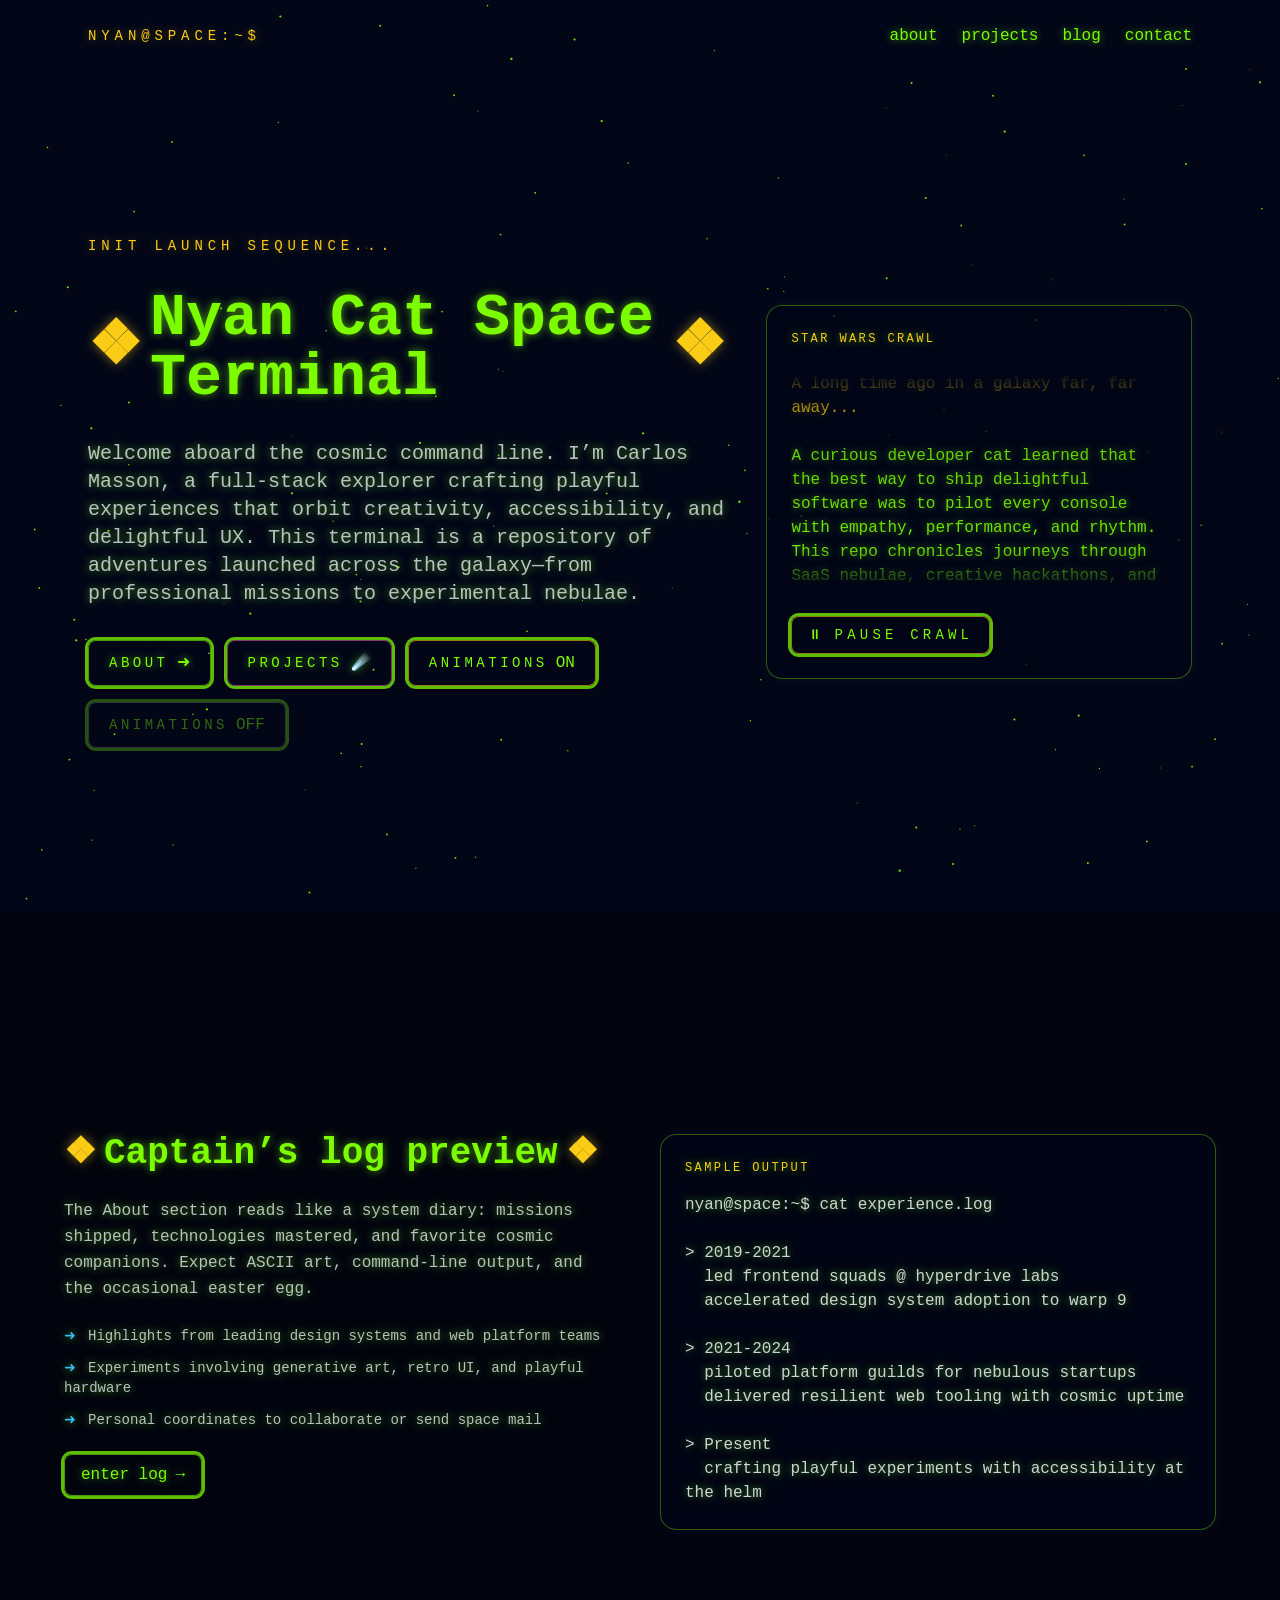
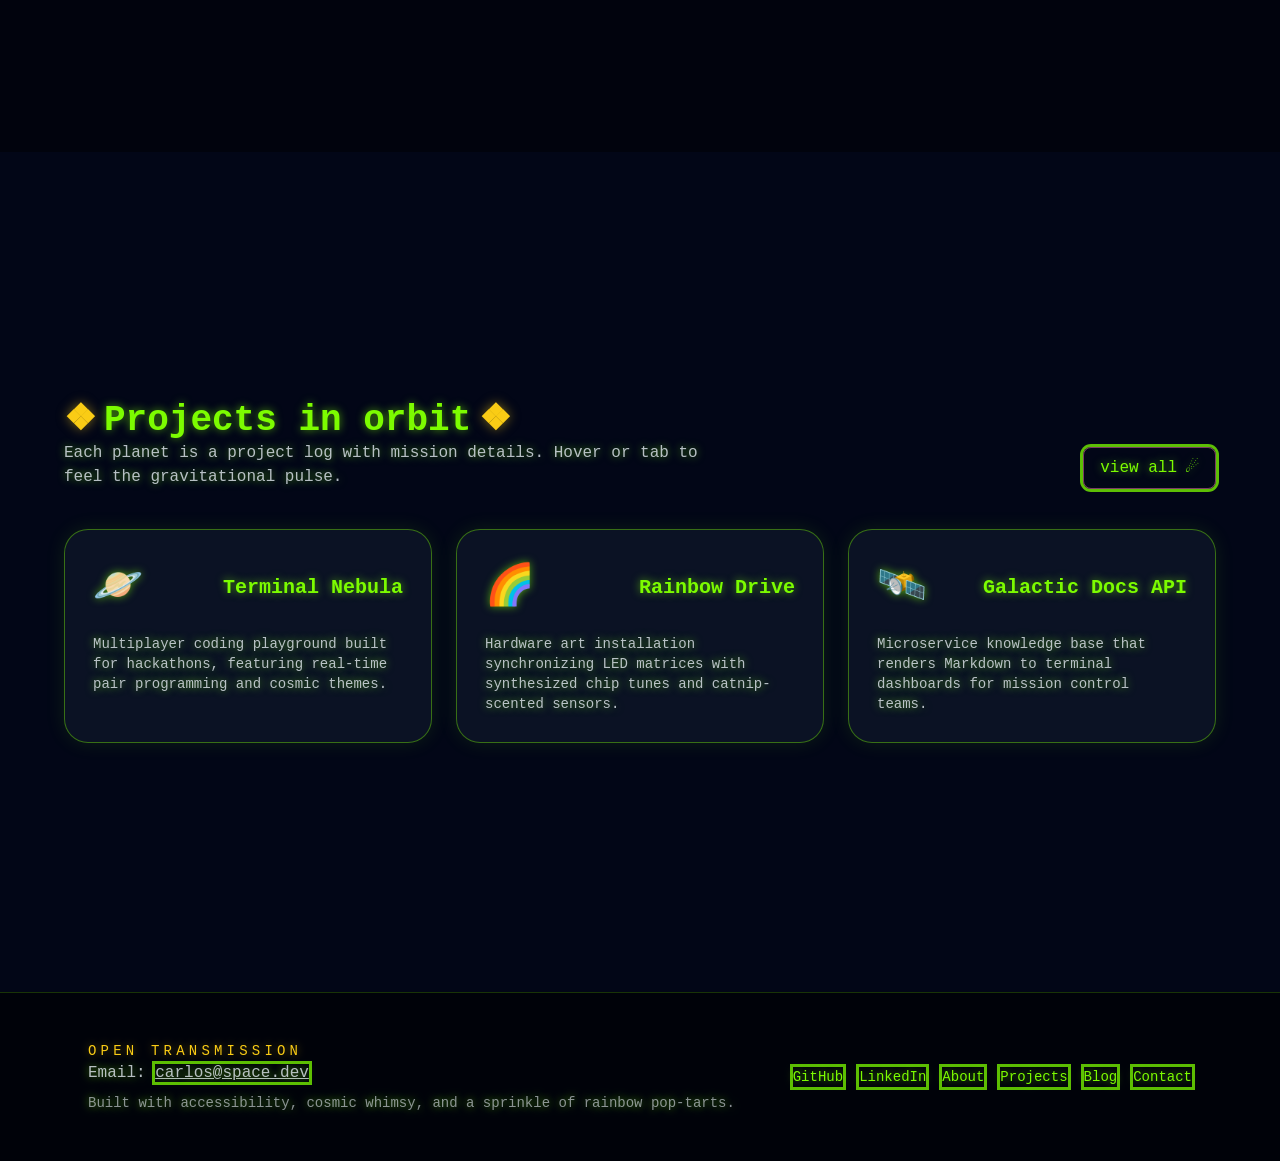
==== index.html @ b6d12fe7 "feat: add contact console and blog scaffold" ====
<!DOCTYPE html>
<html lang="en" class="bg-terminal">
  <head>
    <meta charset="utf-8" />
    <meta name="viewport" content="width=device-width, initial-scale=1" />
    <title>Nyan Cat Space — Cosmic Terminal Portfolio</title>
    <meta
      name="description"
      content="Explore Nyan Cat Space, a terminal-inspired portfolio floating through the cosmos with starfields, Nyan Cat fly-bys, and projects orbiting in neon glow."
    />
    <link rel="preload" href="assets/nyan/nyan-cat.gif" as="image" />
    <link rel="stylesheet" href="styles/tailwind-base.css" />
    <link rel="stylesheet" href="styles/tailwind.css" />
  </head>
  <body class="bg-space text-neon-green font-terminal min-h-screen overflow-x-hidden antialiased scroll-snap">
    <a class="skip-link" href="#main-content">Skip to cosmic content</a>

    <canvas class="starfield-canvas" data-starfield aria-hidden="true"></canvas>
    <div
      class="nyan-container"
      data-nyan
      role="img"
      aria-label="Nyan Cat streaks across the galaxy trailing pixelated rainbows."
    >
      <img src="assets/nyan/nyan-cat.gif" alt="" />
    </div>

    <header class="relative z-10">
      <nav class="max-w-6xl mx-auto px-6 py-6 flex items-center justify-between">
        <p class="text-sm uppercase tracking-[0.35em] text-neon-amber">nyan@space:~$</p>
        <ul class="flex items-center gap-6 text-sm md:text-base">
          <li>
            <a class="hover:text-amber transition" href="about.html" aria-label="Jump to the About log">about</a>
          </li>
          <li>
            <a class="hover:text-amber transition" href="projects.html" aria-label="Warp to the Projects sector"
              >projects</a
            >
          </li>
          <li>
            <a class="hover:text-amber transition" href="blog.html" aria-label="View the cosmic blog feed">blog</a>
          </li>
          <li>
            <a class="hover:text-magenta transition" href="contact.html" aria-label="Open contact transmission"
              >contact</a
            >
          </li>
        </ul>
      </nav>
    </header>

    <main id="main-content" class="relative z-10">
      <section
        aria-labelledby="hero-title"
        class="scroll-section px-6 py-16 md:py-24 lg:py-32 max-w-6xl mx-auto"
      >
        <div class="grid lg:grid-cols-[1.2fr,0.8fr] gap-10 items-center">
          <div class="space-y-8">
            <p class="text-sm uppercase tracking-[0.35em] text-neon-amber">init launch sequence...</p>
            <h1 id="hero-title" class="text-4xl md:text-6xl font-semibold leading-tight headline-glow">
              Nyan Cat Space Terminal
            </h1>
            <p class="text-lg md:text-xl text-slate-200/80 max-w-2xl">
              Welcome aboard the cosmic command line. I&rsquo;m Carlos Masson, a full-stack explorer crafting playful
              experiences that orbit creativity, accessibility, and delightful UX. This terminal is a repository of
              adventures launched across the galaxy&mdash;from professional missions to experimental nebulae.
            </p>
            <div class="flex flex-wrap gap-4">
              <a
                class="inline-flex items-center gap-2 border border-neon/60 px-5 py-2.5 rounded-lg hover:bg-neon/10 transition focus-visible"
                href="about.html"
              >
                <span class="text-sm font-medium uppercase tracking-[0.25em]">about</span>
                <span aria-hidden="true">➜</span>
              </a>
              <a
                class="inline-flex items-center gap-2 border border-magenta/50 px-5 py-2.5 rounded-lg hover:bg-magenta/10 transition focus-visible"
                href="projects.html"
              >
                <span class="text-sm font-medium uppercase tracking-[0.25em]">projects</span>
                <span aria-hidden="true">☄️</span>
              </a>
              <button
                type="button"
                class="inline-flex items-center gap-2 border border-amber/60 px-5 py-2.5 rounded-lg hover:bg-amber/10 transition focus-visible opacity-40"
                data-motion-toggle="animated"
                aria-pressed="true"
              >
                <span class="text-sm font-medium uppercase tracking-[0.25em]">animations</span>
                <span aria-hidden="true">ON</span>
              </button>
              <button
                type="button"
                class="inline-flex items-center gap-2 border border-slate-200/50 px-5 py-2.5 rounded-lg hover:bg-slate-200/10 transition focus-visible"
                data-motion-toggle="reduced"
                aria-pressed="false"
              >
                <span class="text-sm font-medium uppercase tracking-[0.25em]">animations</span>
                <span aria-hidden="true">OFF</span>
              </button>
            </div>
          </div>
          <aside class="console-block space-y-6" data-crawl>
            <header>star wars crawl</header>
            <div class="crawl-text" aria-live="polite">
              <div class="crawl-inner space-y-6" data-crawl-inner>
                <p class="text-neon-amber">A long time ago in a galaxy far, far away...</p>
                <p>
                  A curious developer cat learned that the best way to ship delightful software was to pilot every
                  console with empathy, performance, and rhythm. This repo chronicles journeys through SaaS nebulae,
                  creative hackathons, and cosmic art experiments.
                </p>
                <p class="text-neon-magenta">
                  Scroll to explore planets containing professional missions, tinkering labs, and collaborations orbiting
                  the stars.
                </p>
              </div>
            </div>
            <button
              type="button"
              data-crawl-toggle
              class="inline-flex items-center gap-2 border border-amber/60 px-4 py-2 rounded-lg hover:bg-amber/10 transition text-sm uppercase tracking-[0.3em] focus-visible"
              aria-pressed="true"
            >
              <span aria-hidden="true">⏸</span>
              pause crawl
            </button>
          </aside>
        </div>
      </section>

      <section class="scroll-section px-6 py-20 md:py-28 bg-black/40">
        <div class="max-w-6xl mx-auto grid lg:grid-cols-2 gap-10 items-start">
          <div class="space-y-6">
            <h2 class="text-3xl md:text-4xl font-semibold headline-glow">Captain&rsquo;s log preview</h2>
            <p class="text-slate-200/80 leading-relaxed">
              The About section reads like a system diary: missions shipped, technologies mastered, and favorite cosmic
              companions. Expect ASCII art, command-line output, and the occasional easter egg.
            </p>
            <ul class="space-y-3 text-sm text-slate-200/80">
              <li class="timeline-entry">Highlights from leading design systems and web platform teams</li>
              <li class="timeline-entry">Experiments involving generative art, retro UI, and playful hardware</li>
              <li class="timeline-entry">Personal coordinates to collaborate or send space mail</li>
            </ul>
            <a
              class="inline-flex items-center gap-2 border border-neon/60 px-4 py-2 rounded-lg hover:bg-neon/10 transition focus-visible"
              href="about.html"
            >
              enter log
              <span aria-hidden="true">→</span>
            </a>
          </div>
          <div class="console-block">
            <header>sample output</header>
            <pre class="text-sm md:text-base text-slate-200/90 whitespace-pre-wrap">
nyan@space:~$ cat experience.log

> 2019-2021
  led frontend squads @ hyperdrive labs
  accelerated design system adoption to warp 9

> 2021-2024
  piloted platform guilds for nebulous startups
  delivered resilient web tooling with cosmic uptime

> Present
  crafting playful experiments with accessibility at the helm</pre
            >
          </div>
        </div>
      </section>

      <section class="scroll-section px-6 py-20 md:py-28">
        <div class="max-w-6xl mx-auto space-y-10">
          <div class="flex flex-col md:flex-row md:items-end md:justify-between gap-6">
            <div>
              <h2 class="text-3xl md:text-4xl font-semibold headline-glow">Projects in orbit</h2>
              <p class="text-slate-200/80 max-w-2xl">
                Each planet is a project log with mission details. Hover or tab to feel the gravitational pulse.
              </p>
            </div>
            <a
              class="self-start md:self-auto inline-flex items-center gap-2 border border-magenta/50 px-4 py-2 rounded-lg hover:bg-magenta/10 transition focus-visible"
              href="projects.html"
            >
              view all
              <span aria-hidden="true">☄</span>
            </a>
          </div>
          <div class="grid md:grid-cols-2 lg:grid-cols-3 gap-6">
            <article class="planet-card" aria-label="Project: Terminal Nebula">
              <header class="flex items-center justify-between mb-4">
                <span class="planet-emoji" aria-hidden="true">🪐</span>
                <h3 class="text-xl font-semibold text-neon-green">Terminal Nebula</h3>
              </header>
              <p class="text-sm text-slate-200/80">
                Multiplayer coding playground built for hackathons, featuring real-time pair programming and cosmic
                themes.
              </p>
            </article>
            <article class="planet-card" aria-label="Project: Rainbow Drive">
              <header class="flex items-center justify-between mb-4">
                <span class="planet-emoji" aria-hidden="true">🌈</span>
                <h3 class="text-xl font-semibold text-neon-green">Rainbow Drive</h3>
              </header>
              <p class="text-sm text-slate-200/80">
                Hardware art installation synchronizing LED matrices with synthesized chip tunes and catnip-scented
                sensors.
              </p>
            </article>
            <article class="planet-card" aria-label="Project: Galactic Docs API">
              <header class="flex items-center justify-between mb-4">
                <span class="planet-emoji" aria-hidden="true">🛰️</span>
                <h3 class="text-xl font-semibold text-neon-green">Galactic Docs API</h3>
              </header>
              <p class="text-sm text-slate-200/80">
                Microservice knowledge base that renders Markdown to terminal dashboards for mission control teams.
              </p>
            </article>
          </div>
        </div>
      </section>
    </main>

    <footer class="relative z-10 border-t border-neon/20 bg-black/60">
      <div class="max-w-6xl mx-auto px-6 py-12 flex flex-col md:flex-row md:items-center md:justify-between gap-6">
        <div>
          <p class="uppercase tracking-[0.3em] text-sm text-neon-amber">open transmission</p>
          <p class="text-slate-200/80">
            Email:
            <a href="mailto:carlos@space.dev" class="underline focus-visible">carlos@space.dev</a>
          </p>
          <p class="text-slate-200/60 text-sm mt-2">
            Built with accessibility, cosmic whimsy, and a sprinkle of rainbow pop-tarts.
          </p>
        </div>
        <div class="flex gap-4 text-sm">
          <a class="hover:text-amber transition focus-visible" href="https://github.com/1cmasson" target="_blank" rel="noopener"
            >GitHub</a
          >
          <a class="hover:text-amber transition focus-visible" href="https://www.linkedin.com/in/carlosmasson" target="_blank" rel="noopener"
            >LinkedIn</a
          >
          <a class="hover:text-magenta transition focus-visible" href="about.html">About</a>
          <a class="hover:text-magenta transition focus-visible" href="projects.html">Projects</a>
          <a class="hover:text-magenta transition focus-visible" href="blog.html">Blog</a>
          <a class="hover:text-magenta transition focus-visible" href="contact.html">Contact</a>
        </div>
      </div>
    </footer>

    <script src="scripts/main.js" defer></script>
  </body>
</html>
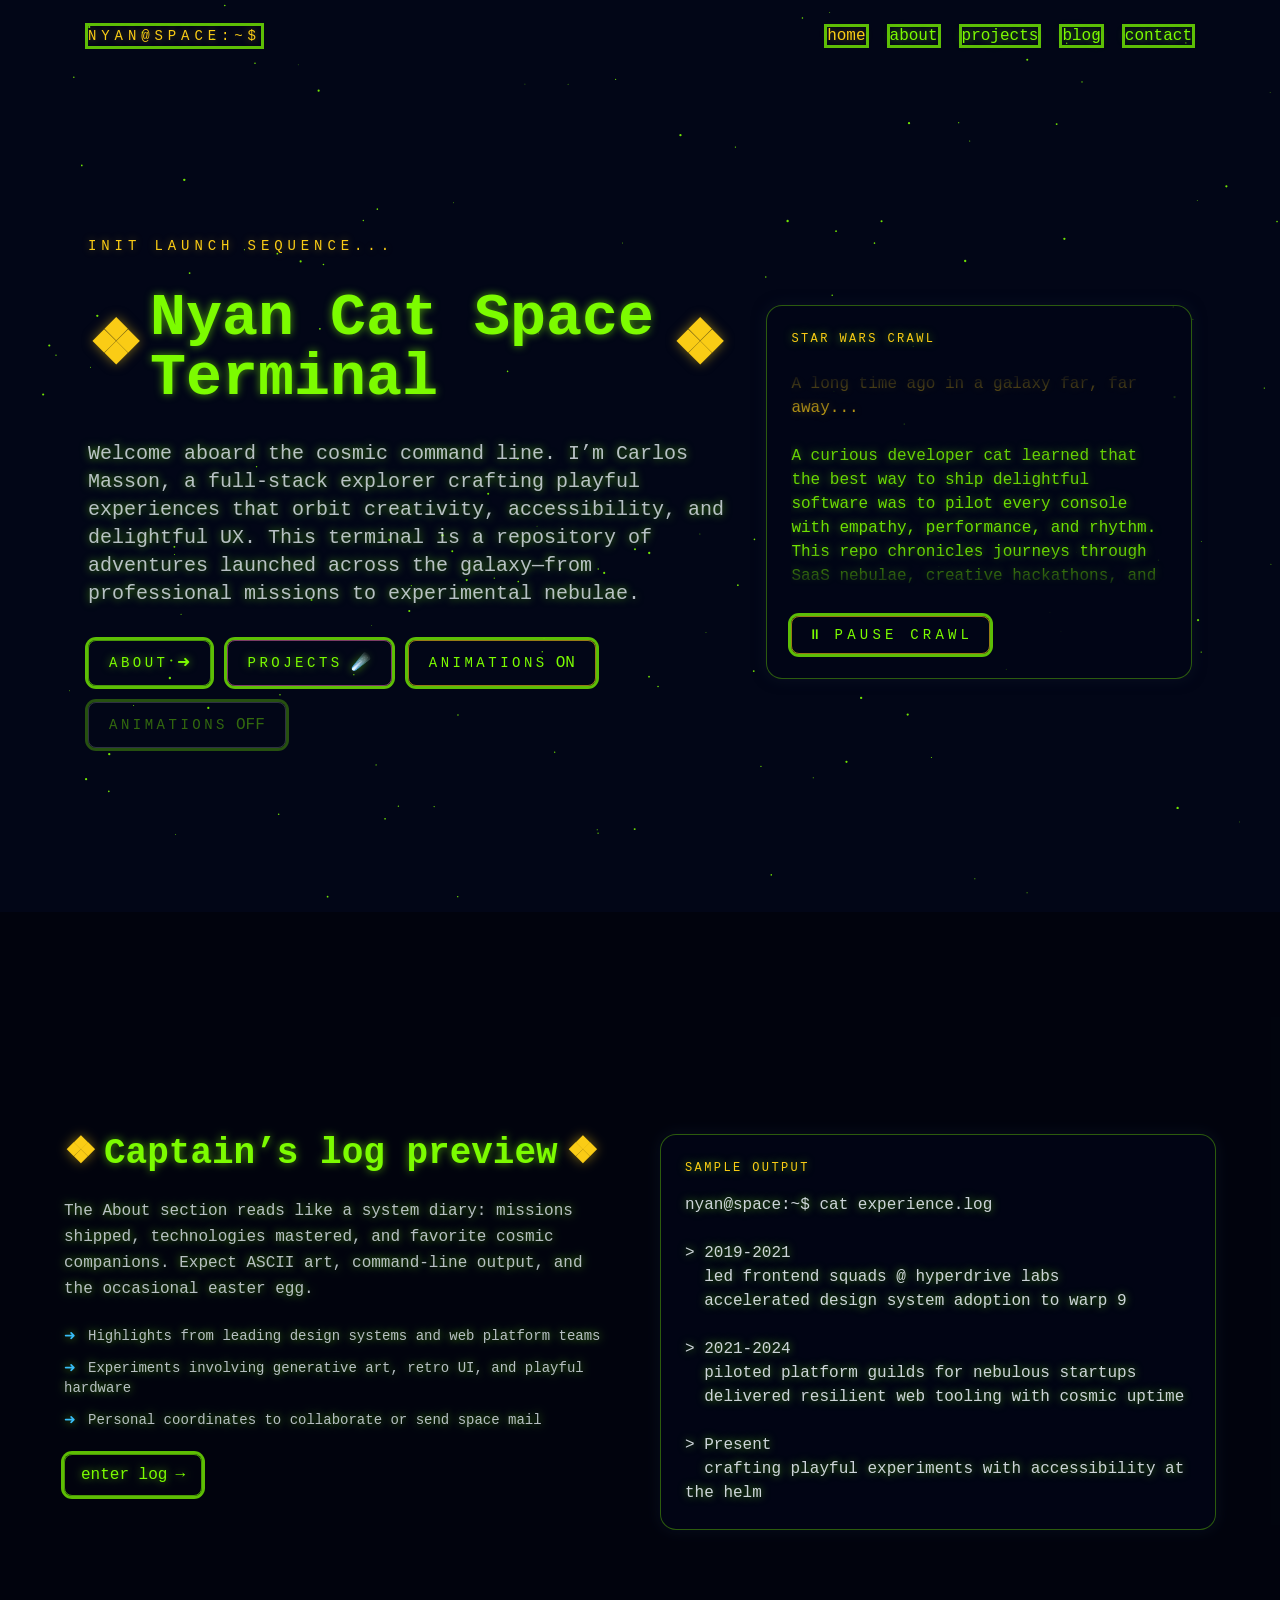
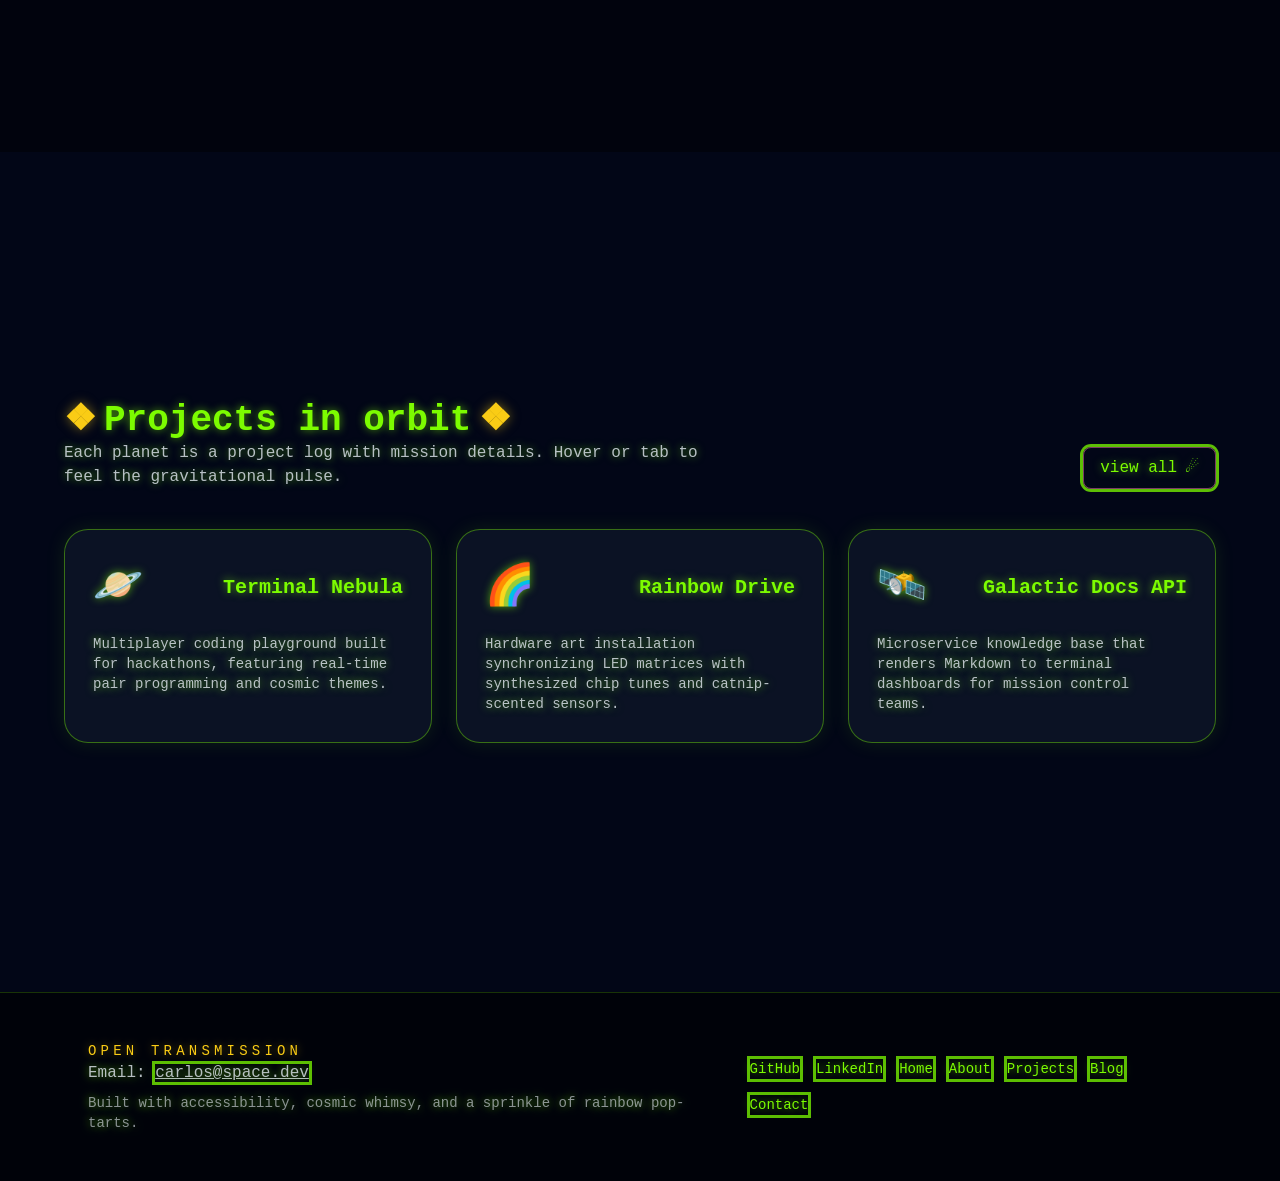
==== commit 0caed65f: "saving changes" ====
--- a/index.html
+++ b/index.html
@@ -25,29 +25,33 @@
       <img src="assets/nyan/nyan-cat.gif" alt="" />
     </div>
 
-    <header class="relative z-10">
-      <nav class="max-w-6xl mx-auto px-6 py-6 flex items-center justify-between">
-        <p class="text-sm uppercase tracking-[0.35em] text-neon-amber">nyan@space:~$</p>
-        <ul class="flex items-center gap-6 text-sm md:text-base">
-          <li>
-            <a class="hover:text-amber transition" href="about.html" aria-label="Jump to the About log">about</a>
-          </li>
-          <li>
-            <a class="hover:text-amber transition" href="projects.html" aria-label="Warp to the Projects sector"
-              >projects</a
-            >
-          </li>
-          <li>
-            <a class="hover:text-amber transition" href="blog.html" aria-label="View the cosmic blog feed">blog</a>
-          </li>
-          <li>
-            <a class="hover:text-magenta transition" href="contact.html" aria-label="Open contact transmission"
-              >contact</a
-            >
-          </li>
-        </ul>
-      </nav>
-    </header>
+    <!-- HEADER:START -->
+<header class="relative z-10" data-partial="header">
+  <nav class="max-w-6xl mx-auto px-6 py-6 flex items-center justify-between">
+    <a class="text-sm uppercase tracking-[0.35em] text-neon-amber hover:text-amber transition focus-visible" href="index.html" data-nav-brand>
+      nyan@space:~$
+    </a>
+    <ul class="flex items-center gap-6 text-sm md:text-base">
+      <li>
+        <a class="hover:text-amber transition focus-visible text-neon-amber" data-nav="home" href="index.html" aria-current="page" data-active="true">home</a>
+      </li>
+      <li>
+        <a class="hover:text-amber transition focus-visible" data-nav="about" href="about.html">about</a>
+      </li>
+      <li>
+        <a class="hover:text-amber transition focus-visible" data-nav="projects" href="projects.html">projects</a>
+      </li>
+      <li>
+        <a class="hover:text-amber transition focus-visible" data-nav="blog" href="blog.html">blog</a>
+      </li>
+      <li>
+        <a class="hover:text-magenta transition focus-visible" data-nav="contact" href="contact.html">contact</a>
+      </li>
+    </ul>
+  </nav>
+</header>
+
+<!-- HEADER:END -->
 
     <main id="main-content" class="relative z-10">
       <section
@@ -222,32 +226,35 @@
       </section>
     </main>
 
-    <footer class="relative z-10 border-t border-neon/20 bg-black/60">
-      <div class="max-w-6xl mx-auto px-6 py-12 flex flex-col md:flex-row md:items-center md:justify-between gap-6">
-        <div>
-          <p class="uppercase tracking-[0.3em] text-sm text-neon-amber">open transmission</p>
-          <p class="text-slate-200/80">
-            Email:
-            <a href="mailto:carlos@space.dev" class="underline focus-visible">carlos@space.dev</a>
-          </p>
-          <p class="text-slate-200/60 text-sm mt-2">
-            Built with accessibility, cosmic whimsy, and a sprinkle of rainbow pop-tarts.
-          </p>
-        </div>
-        <div class="flex gap-4 text-sm">
-          <a class="hover:text-amber transition focus-visible" href="https://github.com/1cmasson" target="_blank" rel="noopener"
-            >GitHub</a
-          >
-          <a class="hover:text-amber transition focus-visible" href="https://www.linkedin.com/in/carlosmasson" target="_blank" rel="noopener"
-            >LinkedIn</a
-          >
-          <a class="hover:text-magenta transition focus-visible" href="about.html">About</a>
-          <a class="hover:text-magenta transition focus-visible" href="projects.html">Projects</a>
-          <a class="hover:text-magenta transition focus-visible" href="blog.html">Blog</a>
-          <a class="hover:text-magenta transition focus-visible" href="contact.html">Contact</a>
-        </div>
-      </div>
-    </footer>
+    <!-- FOOTER:START -->
+<footer class="relative z-10 border-t border-neon/20 bg-black/60" data-partial="footer">
+  <div class="max-w-6xl mx-auto px-6 py-12 flex flex-col md:flex-row md:items-center md:justify-between gap-6">
+    <div>
+      <p class="uppercase tracking-[0.3em] text-sm text-neon-amber">open transmission</p>
+      <p class="text-slate-200/80">
+        Email:
+        <a data-link="email" href="mailto:carlos@space.dev" class="underline focus-visible">carlos@space.dev</a>
+      </p>
+      <p class="text-slate-200/60 text-sm mt-2">
+        Built with accessibility, cosmic whimsy, and a sprinkle of rainbow pop-tarts.
+      </p>
+    </div>
+    <div class="flex gap-4 text-sm flex-wrap">
+      <a class="hover:text-amber transition focus-visible" data-link="github" href="https://github.com/1cmasson" target="_blank" rel="noopener">
+        GitHub
+      </a>
+      <a class="hover:text-amber transition focus-visible" data-link="linkedin" href="https://www.linkedin.com/in/carlosmasson" target="_blank" rel="noopener">
+        LinkedIn
+      </a>
+      <a class="hover:text-magenta transition focus-visible" href="index.html">Home</a>
+      <a class="hover:text-magenta transition focus-visible" href="about.html">About</a>
+      <a class="hover:text-magenta transition focus-visible" href="projects.html">Projects</a>
+      <a class="hover:text-magenta transition focus-visible" href="blog.html">Blog</a>
+      <a class="hover:text-magenta transition focus-visible" href="contact.html">Contact</a>
+    </div>
+  </div>
+</footer>
+<!-- FOOTER:END -->
 
     <script src="scripts/main.js" defer></script>
   </body>
